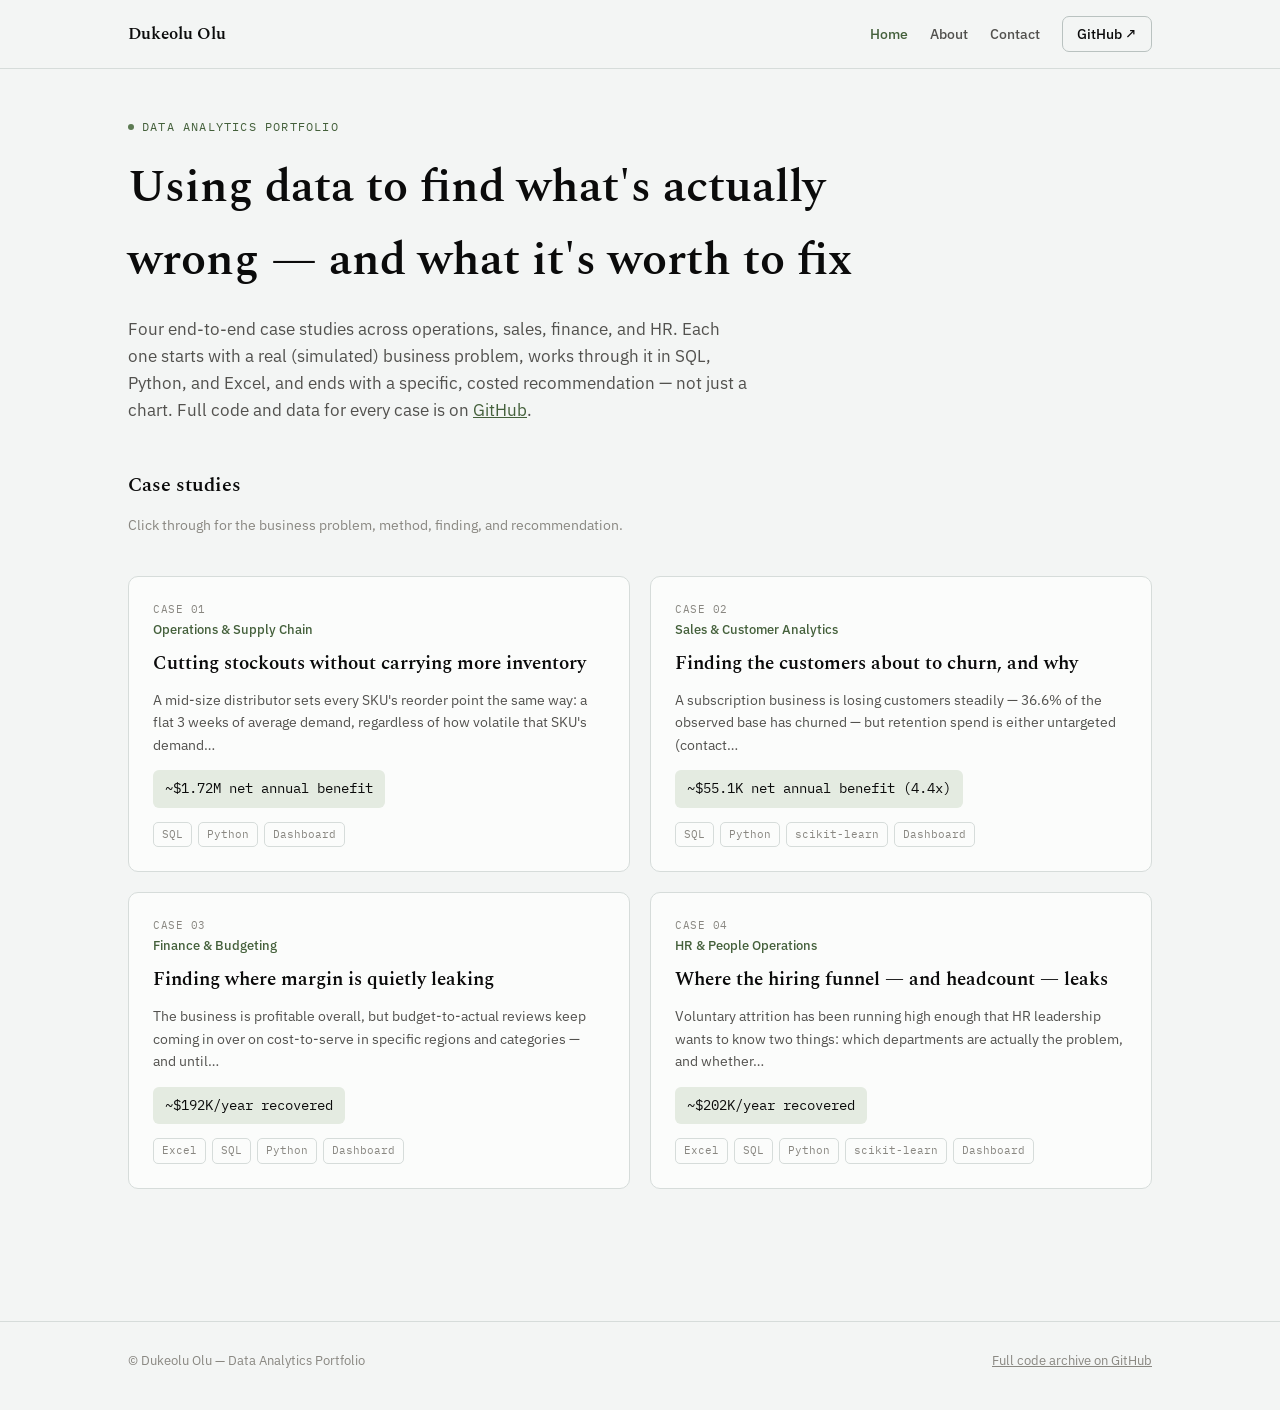
==== index.html @ 04db727a "Initial commit: portfolio website (Home, 4 case studies, About, Contact) Links out to the data-analy" ====
<!doctype html>
<html lang="en">
<head>
<meta charset="utf-8">
<meta name="viewport" content="width=device-width, initial-scale=1">
<title>Dukeolu Olu — Data Analytics Portfolio</title>
<meta name="description" content="Four end-to-end business analytics case studies across operations, sales, finance, and HR — SQL, Python, Excel, and dashboards, each ending in a costed recommendation.">
<link rel="preconnect" href="https://fonts.googleapis.com">
<link rel="stylesheet" href="https://fonts.googleapis.com/css2?family=Spectral:wght@500;600;700&family=IBM+Plex+Sans:wght@400;500;600&family=IBM+Plex+Mono:wght@400;500&display=swap">
<link rel="stylesheet" href="styles.css">
</head>
<body>
<nav class="site-nav">
  <div class="shell">
    <a class="brand" href="index.html">Dukeolu Olu</a>
    <div class="links">
      <a href="index.html" class="active">Home</a><a href="about.html">About</a><a href="contact.html">Contact</a>
      <a class="cta" href="https://github.com/Dukeolu/data-analytics-portfolio" target="_blank" rel="noopener">GitHub ↗</a>
    </div>
  </div>
</nav>
<main>
<div class="shell">
<section class="hero">
  <div class="eyebrow">Data Analytics Portfolio</div>
  <h1>Using data to find what's actually wrong — and what it's worth to fix</h1>
  <p class="lede">Four end-to-end case studies across operations, sales, finance, and HR. Each one starts with a real (simulated) business problem, works through it in SQL, Python, and Excel, and ends with a specific, costed recommendation — not just a chart. Full code and data for every case is on <a href="https://github.com/Dukeolu/data-analytics-portfolio" target="_blank" rel="noopener">GitHub</a>.</p>
</section>

<section>
  <h2>Case studies</h2>
  <div class="sub">Click through for the business problem, method, finding, and recommendation.</div>
  <div class="card-grid">
    <a class="case-card" href="case-01.html">
  <div class="num">CASE 01</div>
  <div class="domain">Operations & Supply Chain</div>
  <h3>Cutting stockouts without carrying more inventory</h3>
  <p>A mid-size distributor sets every SKU's reorder point the same way: a flat 3 weeks of average demand, regardless of how volatile that SKU's demand&hellip;</p>
  <span class="impact">~$1.72M net annual benefit</span>
  <div class="tools"><span>SQL</span><span>Python</span><span>Dashboard</span></div>
</a><a class="case-card" href="case-02.html">
  <div class="num">CASE 02</div>
  <div class="domain">Sales & Customer Analytics</div>
  <h3>Finding the customers about to churn, and why</h3>
  <p>A subscription business is losing customers steadily — 36.6% of the observed base has churned — but retention spend is either untargeted (contact&hellip;</p>
  <span class="impact">~$55.1K net annual benefit (4.4x)</span>
  <div class="tools"><span>SQL</span><span>Python</span><span>scikit-learn</span><span>Dashboard</span></div>
</a><a class="case-card" href="case-03.html">
  <div class="num">CASE 03</div>
  <div class="domain">Finance & Budgeting</div>
  <h3>Finding where margin is quietly leaking</h3>
  <p>The business is profitable overall, but budget-to-actual reviews keep coming in over on cost-to-serve in specific regions and categories — and until&hellip;</p>
  <span class="impact">~$192K/year recovered</span>
  <div class="tools"><span>Excel</span><span>SQL</span><span>Python</span><span>Dashboard</span></div>
</a><a class="case-card" href="case-04.html">
  <div class="num">CASE 04</div>
  <div class="domain">HR & People Operations</div>
  <h3>Where the hiring funnel — and headcount — leaks</h3>
  <p>Voluntary attrition has been running high enough that HR leadership wants to know two things: which departments are actually the problem, and whether&hellip;</p>
  <span class="impact">~$202K/year recovered</span>
  <div class="tools"><span>Excel</span><span>SQL</span><span>Python</span><span>scikit-learn</span><span>Dashboard</span></div>
</a>
  </div>
</section>
</div>
</main>
<footer class="site-footer">
  <div class="shell">
    <span>&copy; Dukeolu Olu — Data Analytics Portfolio</span>
    <span><a href="https://github.com/Dukeolu/data-analytics-portfolio" target="_blank" rel="noopener">Full code archive on GitHub</a></span>
  </div>
</footer>
</body>
</html>
---- styles.css ----
/* Shared design system -- matches the case-study dashboards
   (IBM Plex Sans/Mono + Spectral, light/dark tokens, dataviz palette) */

:root{
  --paper:#F3F5F4; --paper-raised:#FBFCFB; --ink:#0b0b0b; --ink-soft:#52514e; --ink-faint:#898781;
  --line:#D6DCDA; --line-strong:#B9C2C0; --accent:#5C7A52; --accent-ink:#44603B; --accent-wash:#E4EBE1;
  --blue:#2a78d6; --orange:#eb6834; --aqua:#1baf7a; --good:#0ca30c;
  --radius:10px;
}
@media (prefers-color-scheme: dark){
  :root:not([data-theme="light"]){
    --paper:#12161C; --paper-raised:#181D25; --ink:#ffffff; --ink-soft:#c3c2b7; --ink-faint:#6E7885;
    --line:#2A3038; --line-strong:#3A414B; --accent:#A2C295; --accent-ink:#C3DDB9; --accent-wash:#212B1E;
    --blue:#3987e5; --orange:#d95926; --aqua:#199e70; --good:#0ca30c;
  }
}
:root[data-theme="dark"]{
  --paper:#12161C; --paper-raised:#181D25; --ink:#ffffff; --ink-soft:#c3c2b7; --ink-faint:#6E7885;
  --line:#2A3038; --line-strong:#3A414B; --accent:#A2C295; --accent-ink:#C3DDB9; --accent-wash:#212B1E;
  --blue:#3987e5; --orange:#d95926; --aqua:#199e70; --good:#0ca30c;
}

*{box-sizing:border-box;}
html{scroll-behavior:smooth;}
body{
  margin:0; background:var(--paper); color:var(--ink);
  font-family:"IBM Plex Sans",-apple-system,sans-serif; -webkit-font-smoothing:antialiased;
  line-height:1.6;
}
h1,h2,h3{font-family:"Spectral",Georgia,serif; font-weight:600; margin:0; text-wrap:balance;}
a{color:var(--accent-ink);}
.mono{font-family:"IBM Plex Mono",monospace; font-variant-numeric:tabular-nums;}

.shell{max-width:1080px; margin:0 auto; padding:0 28px;}

/* nav */
nav.site-nav{
  border-bottom:1px solid var(--line); background:var(--paper);
  position:sticky; top:0; z-index:10; backdrop-filter:blur(6px);
}
nav.site-nav .shell{display:flex; align-items:center; justify-content:space-between; padding:16px 28px; gap:16px; flex-wrap:wrap;}
nav.site-nav .brand{font-family:"Spectral",serif; font-weight:600; font-size:17px; color:var(--ink); text-decoration:none;}
nav.site-nav .links{display:flex; gap:22px; flex-wrap:wrap; align-items:center;}
nav.site-nav .links a{color:var(--ink-soft); text-decoration:none; font-size:14px; font-weight:500;}
nav.site-nav .links a:hover, nav.site-nav .links a.active{color:var(--accent-ink);}
nav.site-nav .links a.cta{
  color:var(--ink); border:1px solid var(--line-strong); border-radius:7px; padding:6px 14px;
}
nav.site-nav .links a.cta:hover{border-color:var(--accent);}

main{padding:48px 0 88px;}

/* hero */
.eyebrow{
  font-family:"IBM Plex Mono",monospace; font-size:12px; letter-spacing:.1em; text-transform:uppercase;
  color:var(--accent-ink); display:flex; align-items:center; gap:8px; margin-bottom:14px;
}
.eyebrow::before{content:""; width:6px; height:6px; border-radius:50%; background:var(--accent);}
.hero h1{font-size:clamp(30px,4.6vw,46px); margin-bottom:18px;}
.hero p.lede{color:var(--ink-soft); font-size:17px; max-width:62ch; margin-bottom:0;}

/* cards */
.card-grid{display:grid; grid-template-columns:repeat(2,1fr); gap:20px; margin-top:40px;}
@media (max-width:760px){.card-grid{grid-template-columns:1fr;}}
.case-card{
  background:var(--paper-raised); border:1px solid var(--line); border-radius:var(--radius);
  padding:24px; text-decoration:none; color:inherit; display:block; transition:border-color .15s;
}
.case-card:hover{border-color:var(--accent);}
.case-card .num{font-family:"IBM Plex Mono",monospace; font-size:11px; color:var(--ink-faint); letter-spacing:.05em;}
.case-card h3{font-size:19px; margin:8px 0 10px; color:var(--ink);}
.case-card .domain{font-size:12.5px; color:var(--accent-ink); font-weight:500; margin-bottom:10px;}
.case-card p{color:var(--ink-soft); font-size:14px; margin:0 0 14px;}
.case-card .impact{
  font-family:"IBM Plex Mono",monospace; font-size:13.5px; color:var(--ink);
  background:var(--accent-wash); border-radius:6px; padding:8px 12px; display:inline-block;
}
.case-card .tools{margin-top:14px; display:flex; gap:6px; flex-wrap:wrap;}
.case-card .tools span{
  font-size:11px; font-family:"IBM Plex Mono",monospace; color:var(--ink-faint);
  border:1px solid var(--line); border-radius:5px; padding:3px 8px;
}

/* sections generic */
section{margin-bottom:44px;}
section h2{font-size:20px; margin-bottom:14px;}
section .sub{color:var(--ink-faint); font-size:13.5px; margin-bottom:16px;}
.panel{background:var(--paper-raised); border:1px solid var(--line); border-radius:var(--radius); padding:22px 24px;}
.panel + .panel{margin-top:16px;}

/* stat row (case pages) */
.stat-row{display:grid; grid-template-columns:repeat(4,1fr); gap:16px; margin:28px 0 40px;}
@media (max-width:820px){.stat-row{grid-template-columns:1fr 1fr;}}
.stat{background:var(--paper-raised); border:1px solid var(--line); border-radius:var(--radius); padding:16px 18px;}
.stat .k{font-family:"IBM Plex Mono",monospace; font-size:10.5px; text-transform:uppercase; letter-spacing:.05em; color:var(--ink-faint);}
.stat .v{font-family:"IBM Plex Mono",monospace; font-size:22px; margin-top:6px;}

/* pull quote */
.pullquote{
  background:var(--accent-wash); border:1px solid var(--line); border-radius:var(--radius);
  padding:20px 24px; font-size:15px; line-height:1.65; margin-top:18px;
}
.pullquote b{color:var(--accent-ink);}

/* button links */
.btn-row{display:flex; gap:12px; flex-wrap:wrap; margin-top:20px;}
.btn{
  display:inline-flex; align-items:center; gap:8px; text-decoration:none; font-size:14px; font-weight:500;
  padding:10px 18px; border-radius:8px; border:1px solid var(--line-strong); color:var(--ink);
}
.btn.primary{background:var(--accent); border-color:var(--accent); color:#fff;}
:root[data-theme="dark"] .btn.primary, @media (prefers-color-scheme:dark){.btn.primary{color:#12161C;}}
.btn:hover{border-color:var(--accent);}

/* tool chip list generic */
.chips{display:flex; gap:8px; flex-wrap:wrap; margin-top:6px;}
.chip{font-size:12px; font-family:"IBM Plex Mono",monospace; color:var(--ink-soft); border:1px solid var(--line); border-radius:6px; padding:4px 10px;}

/* method steps */
ol.steps{list-style:none; margin:0; padding:0; display:flex; flex-direction:column; gap:14px;}
ol.steps li{
  display:flex; gap:14px; align-items:flex-start; background:var(--paper-raised);
  border:1px solid var(--line); border-radius:var(--radius); padding:16px 18px;
}
ol.steps .step-num{
  font-family:"IBM Plex Mono",monospace; font-size:12px; color:var(--accent-ink); font-weight:600;
  background:var(--accent-wash); border-radius:6px; padding:4px 9px; flex-shrink:0;
}
ol.steps p{margin:0; font-size:14px; color:var(--ink-soft);}
ol.steps p b{color:var(--ink);}

/* footer */
footer.site-footer{border-top:1px solid var(--line); padding:28px 0 40px; color:var(--ink-faint); font-size:12.5px;}
footer.site-footer .shell{display:flex; justify-content:space-between; flex-wrap:wrap; gap:10px;}
footer.site-footer a{color:var(--ink-faint);}

/* about / contact */
.bio-layout{display:grid; grid-template-columns:1fr 1.4fr; gap:36px; align-items:start;}
@media (max-width:760px){.bio-layout{grid-template-columns:1fr;}}
.skill-group{margin-bottom:18px;}
.skill-group .label{font-family:"IBM Plex Mono",monospace; font-size:11px; text-transform:uppercase; letter-spacing:.05em; color:var(--ink-faint); margin-bottom:8px;}

.contact-list{display:flex; flex-direction:column; gap:10px;}
.contact-list a{
  display:flex; align-items:center; gap:10px; text-decoration:none; color:var(--ink);
  font-size:15px; padding:14px 18px; background:var(--paper-raised); border:1px solid var(--line); border-radius:var(--radius);
}
.contact-list a:hover{border-color:var(--accent);}
.contact-list .tag{font-family:"IBM Plex Mono",monospace; font-size:11px; color:var(--ink-faint); margin-left:auto;}
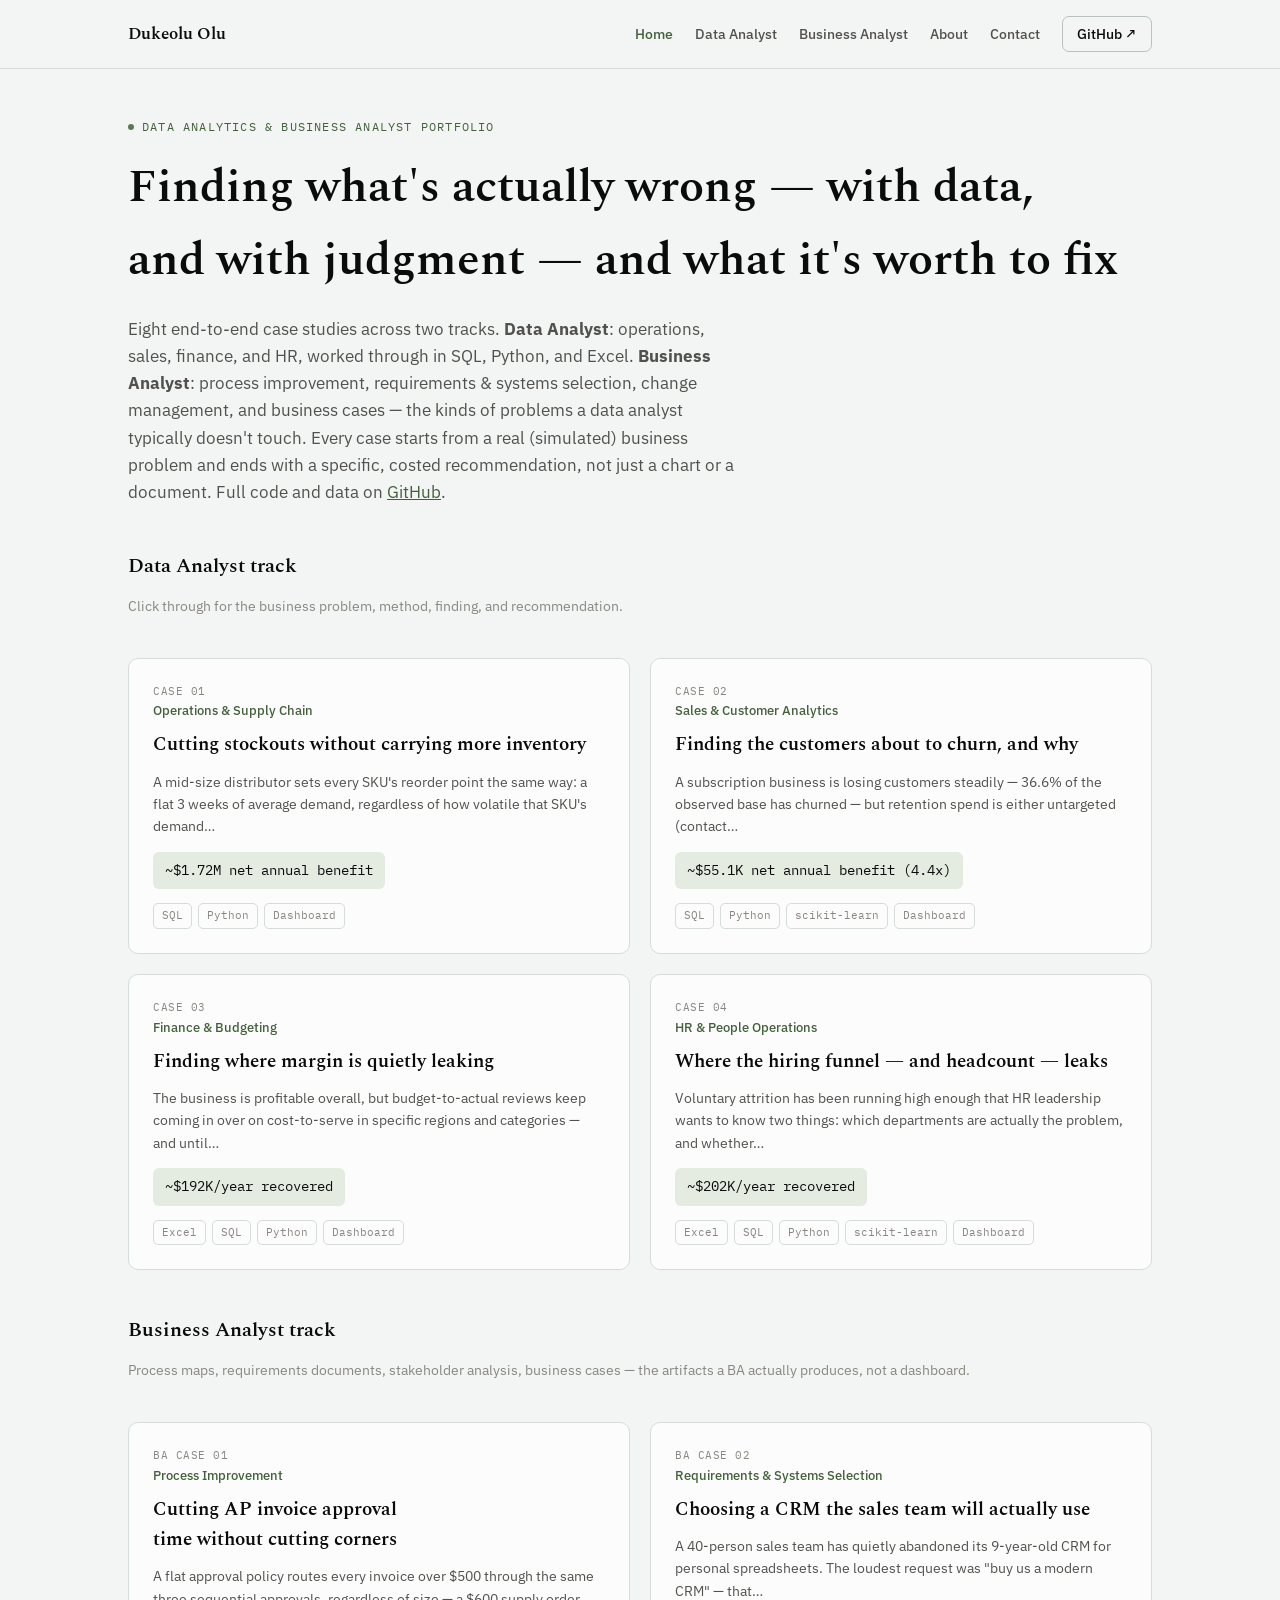
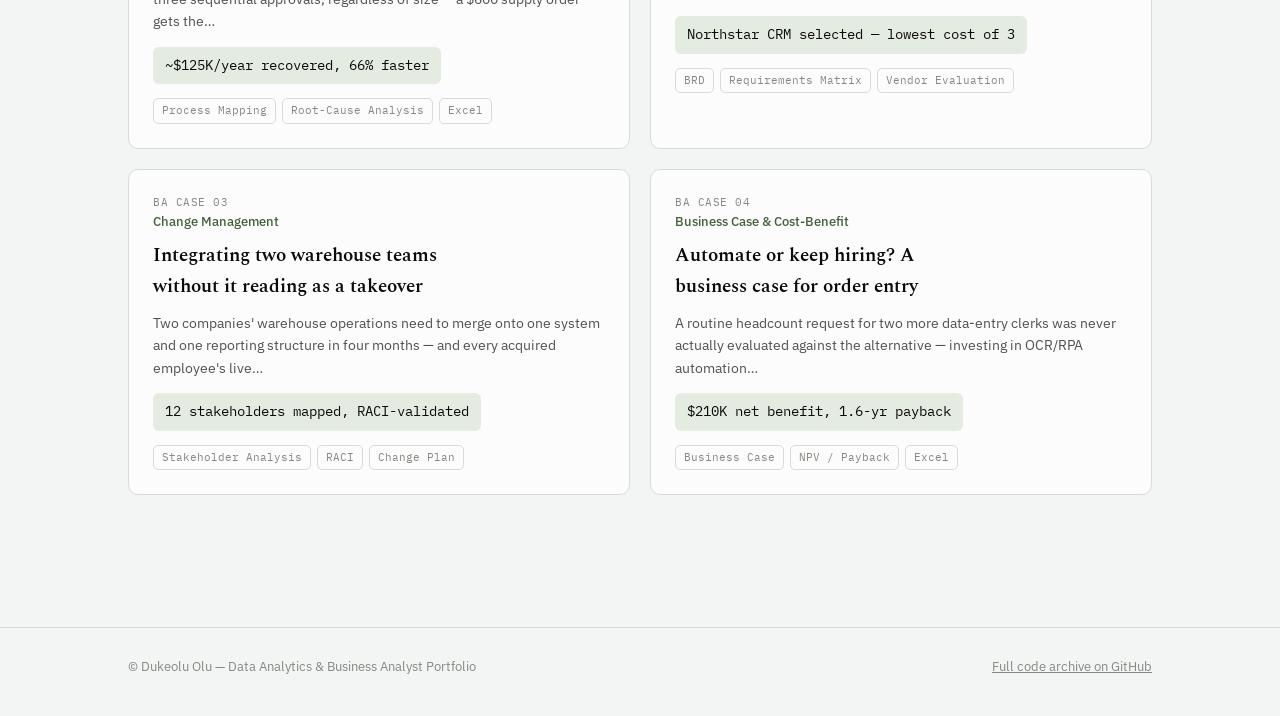
==== commit d989e800: "Add Business Analyst track: nav, home page two-track layout, 4 BA case pages Adds ba-case-01.html th" ====
--- a/index.html
+++ b/index.html
@@ -3,8 +3,8 @@
 <head>
 <meta charset="utf-8">
 <meta name="viewport" content="width=device-width, initial-scale=1">
-<title>Dukeolu Olu — Data Analytics Portfolio</title>
-<meta name="description" content="Four end-to-end business analytics case studies across operations, sales, finance, and HR — SQL, Python, Excel, and dashboards, each ending in a costed recommendation.">
+<title>Dukeolu Olu — Data Analytics &amp; Business Analyst Portfolio</title>
+<meta name="description" content="Eight end-to-end case studies across two tracks: data analytics (SQL, Python, Excel, dashboards) and business analysis (process maps, requirements, stakeholder analysis, business cases) — each ending in a costed recommendation.">
 <link rel="preconnect" href="https://fonts.googleapis.com">
 <link rel="stylesheet" href="https://fonts.googleapis.com/css2?family=Spectral:wght@500;600;700&family=IBM+Plex+Sans:wght@400;500;600&family=IBM+Plex+Mono:wght@400;500&display=swap">
 <link rel="stylesheet" href="styles.css">
@@ -14,7 +14,7 @@
   <div class="shell">
     <a class="brand" href="index.html">Dukeolu Olu</a>
     <div class="links">
-      <a href="index.html" class="active">Home</a><a href="about.html">About</a><a href="contact.html">Contact</a>
+      <a href="index.html" class="active">Home</a><a href="index.html#data-analyst">Data Analyst</a><a href="index.html#business-analyst">Business Analyst</a><a href="about.html">About</a><a href="contact.html">Contact</a>
       <a class="cta" href="https://github.com/Dukeolu/data-analytics-portfolio" target="_blank" rel="noopener">GitHub ↗</a>
     </div>
   </div>
@@ -22,13 +22,13 @@
 <main>
 <div class="shell">
 <section class="hero">
-  <div class="eyebrow">Data Analytics Portfolio</div>
-  <h1>Using data to find what's actually wrong — and what it's worth to fix</h1>
-  <p class="lede">Four end-to-end case studies across operations, sales, finance, and HR. Each one starts with a real (simulated) business problem, works through it in SQL, Python, and Excel, and ends with a specific, costed recommendation — not just a chart. Full code and data for every case is on <a href="https://github.com/Dukeolu/data-analytics-portfolio" target="_blank" rel="noopener">GitHub</a>.</p>
+  <div class="eyebrow">Data Analytics &amp; Business Analyst Portfolio</div>
+  <h1>Finding what's actually wrong — with data, and with judgment — and what it's worth to fix</h1>
+  <p class="lede">Eight end-to-end case studies across two tracks. <b>Data Analyst</b>: operations, sales, finance, and HR, worked through in SQL, Python, and Excel. <b>Business Analyst</b>: process improvement, requirements &amp; systems selection, change management, and business cases — the kinds of problems a data analyst typically doesn't touch. Every case starts from a real (simulated) business problem and ends with a specific, costed recommendation, not just a chart or a document. Full code and data on <a href="https://github.com/Dukeolu/data-analytics-portfolio" target="_blank" rel="noopener">GitHub</a>.</p>
 </section>
 
-<section>
-  <h2>Case studies</h2>
+<section id="data-analyst">
+  <h2>Data Analyst track</h2>
   <div class="sub">Click through for the business problem, method, finding, and recommendation.</div>
   <div class="card-grid">
     <a class="case-card" href="case-01.html">
@@ -62,11 +62,47 @@
 </a>
   </div>
 </section>
+
+<section id="business-analyst">
+  <h2>Business Analyst track</h2>
+  <div class="sub">Process maps, requirements documents, stakeholder analysis, business cases — the artifacts a BA actually produces, not a dashboard.</div>
+  <div class="card-grid">
+    <a class="case-card" href="ba-case-01.html">
+  <div class="num">BA CASE 01</div>
+  <div class="domain">Process Improvement</div>
+  <h3>Cutting AP invoice approval time without cutting corners</h3>
+  <p>A flat approval policy routes every invoice over $500 through the same three sequential approvals, regardless of size — a $600 supply order gets the&hellip;</p>
+  <span class="impact">~$125K/year recovered, 66% faster</span>
+  <div class="tools"><span>Process Mapping</span><span>Root-Cause Analysis</span><span>Excel</span></div>
+</a><a class="case-card" href="ba-case-02.html">
+  <div class="num">BA CASE 02</div>
+  <div class="domain">Requirements &amp; Systems Selection</div>
+  <h3>Choosing a CRM the sales team will actually use</h3>
+  <p>A 40-person sales team has quietly abandoned its 9-year-old CRM for personal spreadsheets. The loudest request was "buy us a modern CRM" — that&hellip;</p>
+  <span class="impact">Northstar CRM selected — lowest cost of 3</span>
+  <div class="tools"><span>BRD</span><span>Requirements Matrix</span><span>Vendor Evaluation</span></div>
+</a><a class="case-card" href="ba-case-03.html">
+  <div class="num">BA CASE 03</div>
+  <div class="domain">Change Management</div>
+  <h3>Integrating two warehouse teams without it reading as a takeover</h3>
+  <p>Two companies' warehouse operations need to merge onto one system and one reporting structure in four months — and every acquired employee's live&hellip;</p>
+  <span class="impact">12 stakeholders mapped, RACI-validated</span>
+  <div class="tools"><span>Stakeholder Analysis</span><span>RACI</span><span>Change Plan</span></div>
+</a><a class="case-card" href="ba-case-04.html">
+  <div class="num">BA CASE 04</div>
+  <div class="domain">Business Case &amp; Cost-Benefit</div>
+  <h3>Automate or keep hiring? A business case for order entry</h3>
+  <p>A routine headcount request for two more data-entry clerks was never actually evaluated against the alternative — investing in OCR/RPA automation&hellip;</p>
+  <span class="impact">$210K net benefit, 1.6-yr payback</span>
+  <div class="tools"><span>Business Case</span><span>NPV / Payback</span><span>Excel</span></div>
+</a>
+  </div>
+</section>
 </div>
 </main>
 <footer class="site-footer">
   <div class="shell">
-    <span>&copy; Dukeolu Olu — Data Analytics Portfolio</span>
+    <span>&copy; Dukeolu Olu — Data Analytics &amp; Business Analyst Portfolio</span>
     <span><a href="https://github.com/Dukeolu/data-analytics-portfolio" target="_blank" rel="noopener">Full code archive on GitHub</a></span>
   </div>
 </footer>
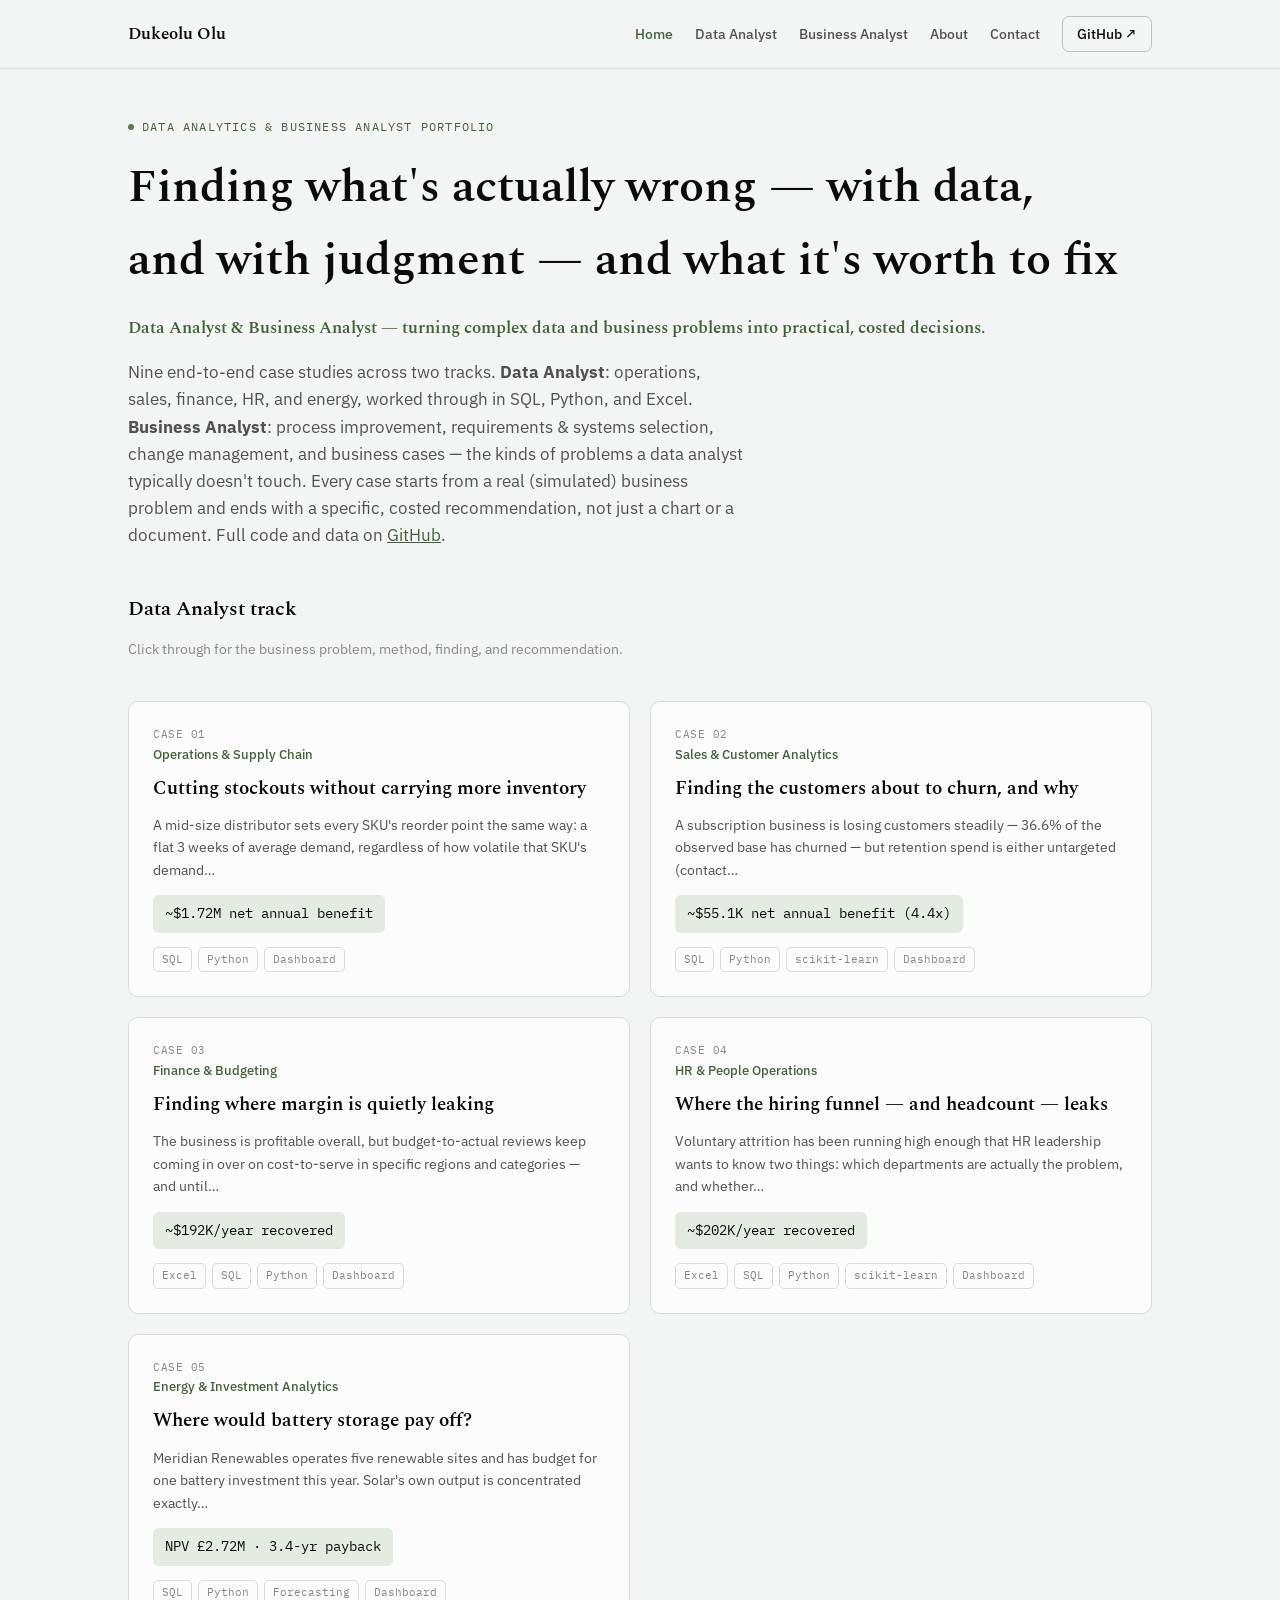
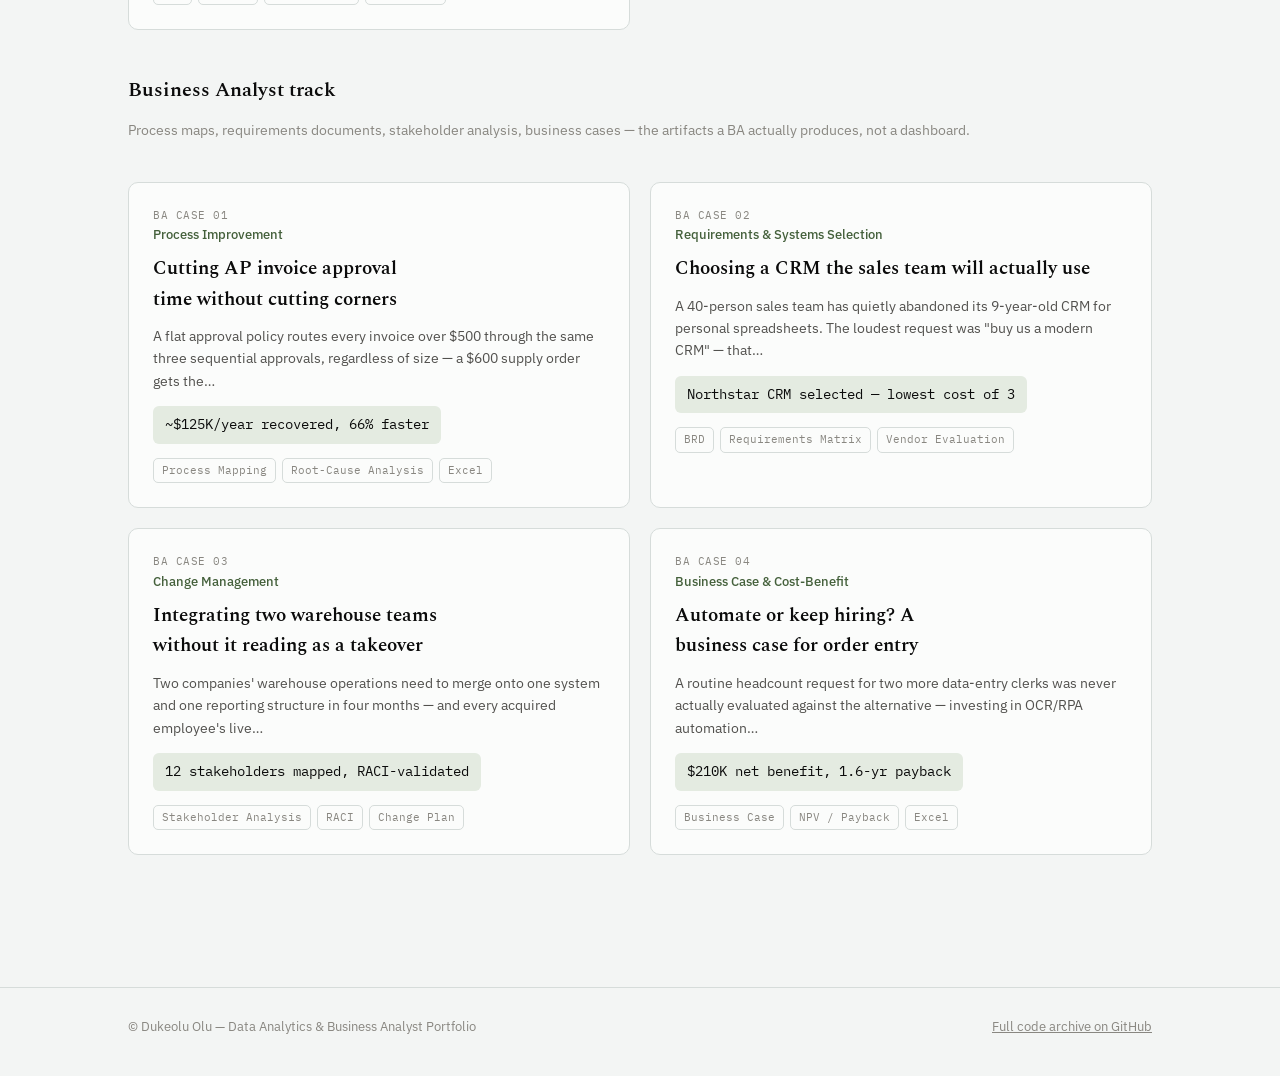
==== commit d03322fe: "Add Case 05 (Energy & Investment Analytics) to Data Analyst track New card and case page for the bat" ====
--- a/index.html
+++ b/index.html
@@ -4,7 +4,7 @@
 <meta charset="utf-8">
 <meta name="viewport" content="width=device-width, initial-scale=1">
 <title>Dukeolu Olu — Data Analytics &amp; Business Analyst Portfolio</title>
-<meta name="description" content="Eight end-to-end case studies across two tracks: data analytics (SQL, Python, Excel, dashboards) and business analysis (process maps, requirements, stakeholder analysis, business cases) — each ending in a costed recommendation.">
+<meta name="description" content="Nine end-to-end case studies across two tracks: data analytics (SQL, Python, Excel, forecasting, dashboards) and business analysis (process maps, requirements, stakeholder analysis, business cases) — each ending in a costed recommendation.">
 <link rel="preconnect" href="https://fonts.googleapis.com">
 <link rel="stylesheet" href="https://fonts.googleapis.com/css2?family=Spectral:wght@500;600;700&family=IBM+Plex+Sans:wght@400;500;600&family=IBM+Plex+Mono:wght@400;500&display=swap">
 <link rel="stylesheet" href="styles.css">
@@ -15,7 +15,7 @@
     <a class="brand" href="index.html">Dukeolu Olu</a>
     <div class="links">
       <a href="index.html" class="active">Home</a><a href="index.html#data-analyst">Data Analyst</a><a href="index.html#business-analyst">Business Analyst</a><a href="about.html">About</a><a href="contact.html">Contact</a>
-      <a class="cta" href="https://github.com/Dukeolu/data-analytics-portfolio" target="_blank" rel="noopener">GitHub ↗</a>
+      <a class="cta" href="https://github.com/Dukeolu/Analyst-Portfolio" target="_blank" rel="noopener">GitHub ↗</a>
     </div>
   </div>
 </nav>
@@ -24,7 +24,8 @@
 <section class="hero">
   <div class="eyebrow">Data Analytics &amp; Business Analyst Portfolio</div>
   <h1>Finding what's actually wrong — with data, and with judgment — and what it's worth to fix</h1>
-  <p class="lede">Eight end-to-end case studies across two tracks. <b>Data Analyst</b>: operations, sales, finance, and HR, worked through in SQL, Python, and Excel. <b>Business Analyst</b>: process improvement, requirements &amp; systems selection, change management, and business cases — the kinds of problems a data analyst typically doesn't touch. Every case starts from a real (simulated) business problem and ends with a specific, costed recommendation, not just a chart or a document. Full code and data on <a href="https://github.com/Dukeolu/data-analytics-portfolio" target="_blank" rel="noopener">GitHub</a>.</p>
+  <p class="positioning">Data Analyst &amp; Business Analyst &mdash; turning complex data and business problems into practical, costed decisions.</p>
+  <p class="lede">Nine end-to-end case studies across two tracks. <b>Data Analyst</b>: operations, sales, finance, HR, and energy, worked through in SQL, Python, and Excel. <b>Business Analyst</b>: process improvement, requirements &amp; systems selection, change management, and business cases — the kinds of problems a data analyst typically doesn't touch. Every case starts from a real (simulated) business problem and ends with a specific, costed recommendation, not just a chart or a document. Full code and data on <a href="https://github.com/Dukeolu/Analyst-Portfolio" target="_blank" rel="noopener">GitHub</a>.</p>
 </section>
 
 <section id="data-analyst">
@@ -59,6 +60,13 @@
   <p>Voluntary attrition has been running high enough that HR leadership wants to know two things: which departments are actually the problem, and whether&hellip;</p>
   <span class="impact">~$202K/year recovered</span>
   <div class="tools"><span>Excel</span><span>SQL</span><span>Python</span><span>scikit-learn</span><span>Dashboard</span></div>
+</a><a class="case-card" href="case-05.html">
+  <div class="num">CASE 05</div>
+  <div class="domain">Energy & Investment Analytics</div>
+  <h3>Where would battery storage pay off?</h3>
+  <p>Meridian Renewables operates five renewable sites and has budget for one battery investment this year. Solar's own output is concentrated exactly&hellip;</p>
+  <span class="impact">NPV £2.72M · 3.4-yr payback</span>
+  <div class="tools"><span>SQL</span><span>Python</span><span>Forecasting</span><span>Dashboard</span></div>
 </a>
   </div>
 </section>
@@ -103,7 +111,7 @@
 <footer class="site-footer">
   <div class="shell">
     <span>&copy; Dukeolu Olu — Data Analytics &amp; Business Analyst Portfolio</span>
-    <span><a href="https://github.com/Dukeolu/data-analytics-portfolio" target="_blank" rel="noopener">Full code archive on GitHub</a></span>
+    <span><a href="https://github.com/Dukeolu/Analyst-Portfolio" target="_blank" rel="noopener">Full code archive on GitHub</a></span>
   </div>
 </footer>
 </body>
--- a/styles.css
+++ b/styles.css
@@ -57,6 +57,10 @@
 }
 .eyebrow::before{content:""; width:6px; height:6px; border-radius:50%; background:var(--accent);}
 .hero h1{font-size:clamp(30px,4.6vw,46px); margin-bottom:18px;}
+.hero p.positioning{
+  font-family:"Spectral",Georgia,serif; font-weight:600; font-size:16.5px; color:var(--accent-ink);
+  margin:0 0 14px;
+}
 .hero p.lede{color:var(--ink-soft); font-size:17px; max-width:62ch; margin-bottom:0;}
 
 /* cards */
